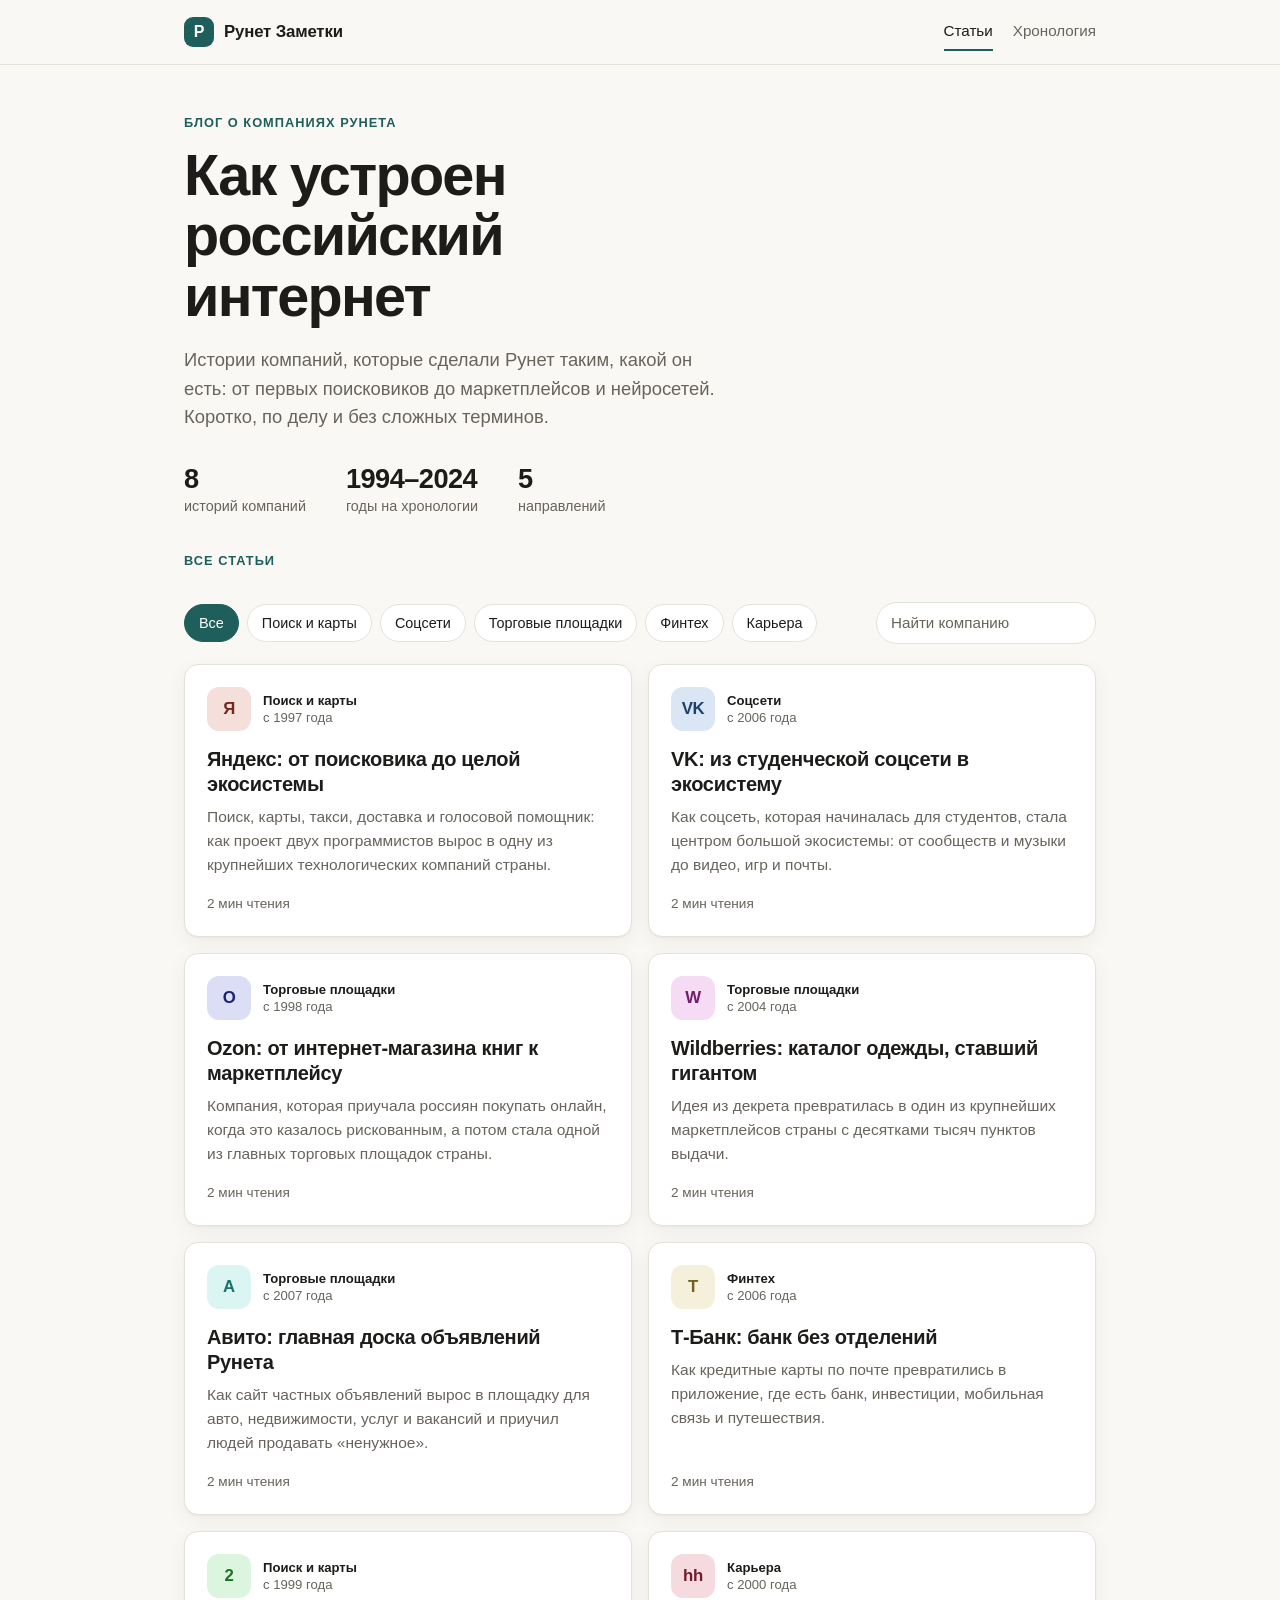
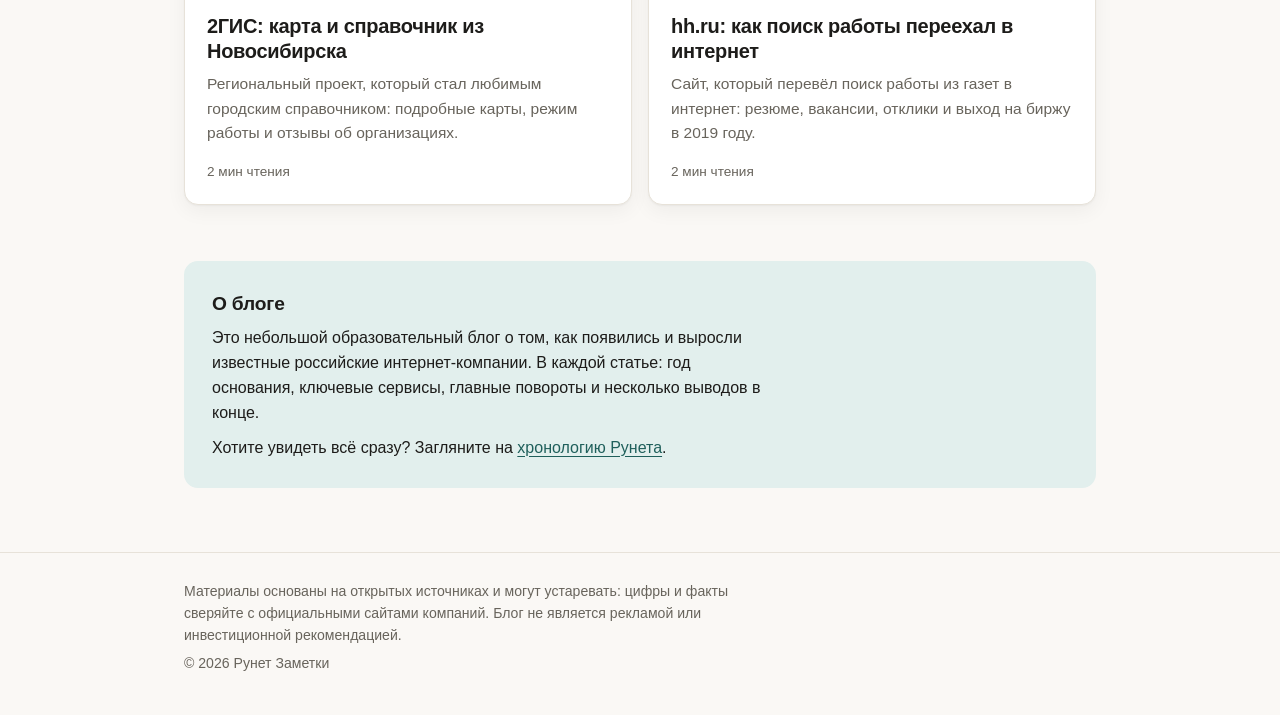
==== index.html @ b3da628f "Блог про компании российского интернета Статический сайт для GitHub Pages: главная с фильтром и поис" ====
<!doctype html>
<html lang="ru">
<head>
<meta charset="utf-8">
<meta name="viewport" content="width=device-width, initial-scale=1">
<title>Рунет Заметки</title>
<meta name="description" content="Блог о компаниях российского интернета: Яндекс, VK, Ozon, Wildberries, Авито, Т-Банк, 2ГИС и hh.ru. Истории, факты и хронология.">
<meta property="og:title" content="Рунет Заметки">
<meta property="og:description" content="Блог о компаниях российского интернета: Яндекс, VK, Ozon, Wildberries, Авито, Т-Банк, 2ГИС и hh.ru. Истории, факты и хронология.">
<meta property="og:type" content="website">
<meta name="theme-color" content="#1f5f5b">
<link rel="icon" href="assets/favicon.svg" type="image/svg+xml">
<link rel="stylesheet" href="assets/style.css">
</head>
<body>
<header class="site-header">
  <div class="wrap">
    <a class="brand" href="index.html"><span class="brand-mark" aria-hidden="true">Р</span>Рунет Заметки</a>
    <nav class="nav" aria-label="Основная навигация">
      <a href="index.html#posts" aria-current="page">Статьи</a>
      <a href="timeline.html">Хронология</a>
    </nav>
  </div>
</header>
<main>
<div class="wrap">
  <section class="hero">
    <p class="eyebrow">Блог о компаниях Рунета</p>
    <h1>Как устроен российский интернет</h1>
    <p class="lead">Истории компаний, которые сделали Рунет таким, какой он есть: от первых поисковиков до маркетплейсов и нейросетей. Коротко, по делу и без сложных терминов.</p>
    <ul class="stats">
      <li><strong>8</strong><span>историй компаний</span></li>
      <li><strong>1994–2024</strong><span>годы на хронологии</span></li>
      <li><strong>5</strong><span>направлений</span></li>
    </ul>
  </section>

  <section id="posts" aria-labelledby="posts-title">
    <h2 id="posts-title" class="eyebrow">Все статьи</h2>
    <div class="toolbar">
      <div class="chips" role="group" aria-label="Фильтр по направлению">
        <button class="chip" type="button" data-cat="all" aria-pressed="true">Все</button>
        <button class="chip" type="button" data-cat="search" aria-pressed="false">Поиск и карты</button>
        <button class="chip" type="button" data-cat="social" aria-pressed="false">Соцсети</button>
        <button class="chip" type="button" data-cat="market" aria-pressed="false">Торговые площадки</button>
        <button class="chip" type="button" data-cat="fintech" aria-pressed="false">Финтех</button>
        <button class="chip" type="button" data-cat="career" aria-pressed="false">Карьера</button>
      </div>
      <input class="search" id="search" type="search" placeholder="Найти компанию" aria-label="Поиск по статьям" autocomplete="off">
    </div>
    <ul class="grid">
      <li data-cat="search" data-text="яндекс: от поисковика до целой экосистемы поиск, карты, такси, доставка и голосовой помощник: как проект двух программистов вырос в одну из крупнейших технологических компаний страны. поиск и карты 1997, запуск поиска аркадий волож, илья сегалович поиск, карты, маркет, go, еда, музыка, алиса">
        <a class="card" href="posts/yandex.html" style="--h:8">
          <div class="card-top">
            <span class="tile" aria-hidden="true">Я</span>
            <div class="kicker"><b>Поиск и карты</b><br>с 1997 года</div>
          </div>
          <h3>Яндекс: от поисковика до целой экосистемы</h3>
          <p>Поиск, карты, такси, доставка и голосовой помощник: как проект двух программистов вырос в одну из крупнейших технологических компаний страны.</p>
          <span class="meta">2 мин чтения</span>
        </a>
      </li>
      <li data-cat="social" data-text="vk: из студенческой соцсети в экосистему как соцсеть, которая начиналась для студентов, стала центром большой экосистемы: от сообществ и музыки до видео, игр и почты. соцсети октябрь 2006 павел дуров вконтакте, одноклассники, vk видео, vk музыка, почта, vk play">
        <a class="card" href="posts/vk.html" style="--h:215">
          <div class="card-top">
            <span class="tile" aria-hidden="true">VK</span>
            <div class="kicker"><b>Соцсети</b><br>с 2006 года</div>
          </div>
          <h3>VK: из студенческой соцсети в экосистему</h3>
          <p>Как соцсеть, которая начиналась для студентов, стала центром большой экосистемы: от сообществ и музыки до видео, игр и почты.</p>
          <span class="meta">2 мин чтения</span>
        </a>
      </li>
      <li data-cat="market" data-text="ozon: от интернет-магазина книг к маркетплейсу компания, которая приучала россиян покупать онлайн, когда это казалось рискованным, а потом стала одной из главных торговых площадок страны. торговые площадки 1998 интернет-магазин, затем маркетплейс торговая площадка, логистика, финтех">
        <a class="card" href="posts/ozon.html" style="--h:235">
          <div class="card-top">
            <span class="tile" aria-hidden="true">O</span>
            <div class="kicker"><b>Торговые площадки</b><br>с 1998 года</div>
          </div>
          <h3>Ozon: от интернет-магазина книг к маркетплейсу</h3>
          <p>Компания, которая приучала россиян покупать онлайн, когда это казалось рискованным, а потом стала одной из главных торговых площадок страны.</p>
          <span class="meta">2 мин чтения</span>
        </a>
      </li>
      <li data-cat="market" data-text="wildberries: каталог одежды, ставший гигантом идея из декрета превратилась в один из крупнейших маркетплейсов страны с десятками тысяч пунктов выдачи. торговые площадки 2004 татьяна бакальчук пункты выдачи, примерка, продавцы-партнеры">
        <a class="card" href="posts/wildberries.html" style="--h:305">
          <div class="card-top">
            <span class="tile" aria-hidden="true">W</span>
            <div class="kicker"><b>Торговые площадки</b><br>с 2004 года</div>
          </div>
          <h3>Wildberries: каталог одежды, ставший гигантом</h3>
          <p>Идея из декрета превратилась в один из крупнейших маркетплейсов страны с десятками тысяч пунктов выдачи.</p>
          <span class="meta">2 мин чтения</span>
        </a>
      </li>
      <li data-cat="market" data-text="авито: главная доска объявлений рунета как сайт частных объявлений вырос в площадку для авто, недвижимости, услуг и вакансий и приучил людей продавать «ненужное». торговые площадки 2007 площадка объявлений авто, недвижимость, работа, услуги, товары">
        <a class="card" href="posts/avito.html" style="--h:175">
          <div class="card-top">
            <span class="tile" aria-hidden="true">А</span>
            <div class="kicker"><b>Торговые площадки</b><br>с 2007 года</div>
          </div>
          <h3>Авито: главная доска объявлений Рунета</h3>
          <p>Как сайт частных объявлений вырос в площадку для авто, недвижимости, услуг и вакансий и приучил людей продавать «ненужное».</p>
          <span class="meta">2 мин чтения</span>
        </a>
      </li>
      <li data-cat="fintech" data-text="т-банк: банк без отделений как кредитные карты по почте превратились в приложение, где есть банк, инвестиции, мобильная связь и путешествия. финтех 2006 олег тиньков карты, инвестиции, мобайл, путешествия">
        <a class="card" href="posts/t-bank.html" style="--h:48">
          <div class="card-top">
            <span class="tile" aria-hidden="true">Т</span>
            <div class="kicker"><b>Финтех</b><br>с 2006 года</div>
          </div>
          <h3>Т-Банк: банк без отделений</h3>
          <p>Как кредитные карты по почте превратились в приложение, где есть банк, инвестиции, мобильная связь и путешествия.</p>
          <span class="meta">2 мин чтения</span>
        </a>
      </li>
      <li data-cat="search" data-text="2гис: карта и справочник из новосибирска региональный проект, который стал любимым городским справочником: подробные карты, режим работы и отзывы об организациях. поиск и карты 1999, новосибирск карта и справочник организаций офлайн-режим, планы зданий">
        <a class="card" href="posts/2gis.html" style="--h:125">
          <div class="card-top">
            <span class="tile" aria-hidden="true">2</span>
            <div class="kicker"><b>Поиск и карты</b><br>с 1999 года</div>
          </div>
          <h3>2ГИС: карта и справочник из Новосибирска</h3>
          <p>Региональный проект, который стал любимым городским справочником: подробные карты, режим работы и отзывы об организациях.</p>
          <span class="meta">2 мин чтения</span>
        </a>
      </li>
      <li data-cat="career" data-text="hh.ru: как поиск работы переехал в интернет сайт, который перевел поиск работы из газет в интернет: резюме, вакансии, отклики и выход на биржу в 2019 году. карьера 2000 антон красильников резюме, отклики, открытый api">
        <a class="card" href="posts/hh.html" style="--h:350">
          <div class="card-top">
            <span class="tile" aria-hidden="true">hh</span>
            <div class="kicker"><b>Карьера</b><br>с 2000 года</div>
          </div>
          <h3>hh.ru: как поиск работы переехал в интернет</h3>
          <p>Сайт, который перевёл поиск работы из газет в интернет: резюме, вакансии, отклики и выход на биржу в 2019 году.</p>
          <span class="meta">2 мин чтения</span>
        </a>
      </li>
    </ul>
    <p class="empty" id="empty" hidden>Ничего не нашлось. Попробуйте другое слово или сбросьте фильтр.</p>
  </section>

  <section class="about" aria-labelledby="about-title">
    <h2 id="about-title">О блоге</h2>
    <p>Это небольшой образовательный блог о том, как появились и выросли известные российские интернет-компании. В каждой статье: год основания, ключевые сервисы, главные повороты и несколько выводов в конце.</p>
    <p>Хотите увидеть всё сразу? Загляните на <a href="timeline.html">хронологию Рунета</a>.</p>
  </section>
</div>
</main>
<footer class="site-footer">
  <div class="wrap">
    <p>Материалы основаны на открытых источниках и могут устаревать: цифры и факты сверяйте с официальными сайтами компаний. Блог не является рекламой или инвестиционной рекомендацией.</p>
    <p>© 2026 Рунет Заметки</p>
  </div>
</footer>
<script src="assets/script.js" defer></script>
</body>
</html>
---- assets/style.css ----
:root {
  --bg: #faf8f5;
  --surface: #ffffff;
  --text: #1d1c1a;
  --muted: #68645c;
  --line: #e7e2d9;
  --accent: #1f5f5b;
  --accent-soft: #e2efed;
  --on-accent: #ffffff;
  --tile-s: 55%;
  --tile-bg-l: 91%;
  --tile-fg-l: 28%;
  --shadow: 0 1px 2px rgba(29, 28, 26, 0.04), 0 6px 20px rgba(29, 28, 26, 0.05);
  --sans: -apple-system, BlinkMacSystemFont, "Segoe UI", Roboto, "Helvetica Neue", Arial, sans-serif;
  --serif: Georgia, "Times New Roman", serif;
  --radius: 14px;
  color-scheme: light dark;
}

@media (prefers-color-scheme: dark) {
  :root {
    --bg: #121413;
    --surface: #1a1c1b;
    --text: #ecebe7;
    --muted: #a39f96;
    --line: #2c2f2d;
    --accent: #6fcfc4;
    --accent-soft: #1c2d2b;
    --on-accent: #0d1a19;
    --tile-s: 35%;
    --tile-bg-l: 22%;
    --tile-fg-l: 80%;
    --shadow: none;
  }
}

* { box-sizing: border-box; }

html { -webkit-text-size-adjust: 100%; }

body {
  margin: 0;
  background: var(--bg);
  color: var(--text);
  font-family: var(--sans);
  font-size: 16px;
  line-height: 1.55;
}

a { color: var(--accent); text-underline-offset: 3px; }
a:hover { text-decoration-thickness: 2px; }

:focus-visible {
  outline: 2px solid var(--accent);
  outline-offset: 3px;
  border-radius: 4px;
}

.wrap {
  max-width: 960px;
  margin: 0 auto;
  padding: 0 16px;
}

@media (min-width: 720px) {
  .wrap { padding: 0 24px; }
}

/* ---------- Шапка ---------- */

.site-header {
  border-bottom: 1px solid var(--line);
}

.site-header .wrap {
  display: flex;
  align-items: center;
  justify-content: space-between;
  gap: 16px;
  min-height: 64px;
}

.brand {
  display: inline-flex;
  align-items: center;
  gap: 10px;
  color: var(--text);
  font-weight: 700;
  font-size: 1.05rem;
  letter-spacing: -0.01em;
  text-decoration: none;
}

.brand-mark {
  display: grid;
  place-items: center;
  width: 30px;
  height: 30px;
  border-radius: 9px;
  background: var(--accent);
  color: var(--on-accent);
  font-size: 1rem;
  font-weight: 800;
}

.nav { display: flex; gap: 20px; }

.nav a {
  color: var(--muted);
  font-size: 0.95rem;
  font-weight: 500;
  text-decoration: none;
  padding: 6px 0;
  border-bottom: 2px solid transparent;
}

.nav a:hover { color: var(--text); }
.nav a[aria-current="page"] { color: var(--text); border-bottom-color: var(--accent); }

/* ---------- Главная ---------- */

.hero { padding: 48px 0 32px; }

.eyebrow {
  margin: 0 0 12px;
  color: var(--accent);
  font-size: 0.8rem;
  font-weight: 700;
  letter-spacing: 0.08em;
  text-transform: uppercase;
}

.hero h1 {
  margin: 0;
  max-width: 16ch;
  font-size: clamp(2.1rem, 6vw, 3.6rem);
  line-height: 1.05;
  letter-spacing: -0.03em;
}

.hero .lead {
  margin: 20px 0 0;
  max-width: 54ch;
  color: var(--muted);
  font-size: 1.15rem;
}

.stats {
  display: flex;
  flex-wrap: wrap;
  gap: 12px 40px;
  margin: 32px 0 0;
  padding: 0;
  list-style: none;
}

.stats strong {
  display: block;
  font-size: 1.7rem;
  line-height: 1.1;
  letter-spacing: -0.02em;
}

.stats span { color: var(--muted); font-size: 0.9rem; }

.toolbar {
  display: flex;
  flex-wrap: wrap;
  align-items: center;
  justify-content: space-between;
  gap: 12px 16px;
  margin: 32px 0 20px;
}

.chips { display: flex; flex-wrap: wrap; gap: 8px; }

.chip {
  padding: 7px 14px;
  border: 1px solid var(--line);
  border-radius: 999px;
  background: var(--surface);
  color: var(--text);
  font: inherit;
  font-size: 0.9rem;
  cursor: pointer;
}

.chip:hover { border-color: var(--accent); }

.chip[aria-pressed="true"] {
  border-color: var(--accent);
  background: var(--accent);
  color: var(--on-accent);
}

.search {
  width: 100%;
  max-width: 220px;
  padding: 8px 14px;
  border: 1px solid var(--line);
  border-radius: 999px;
  background: var(--surface);
  color: var(--text);
  font: inherit;
  font-size: 0.95rem;
}

.search::placeholder { color: var(--muted); }

@media (max-width: 560px) {
  .search { max-width: none; }
}

.grid {
  display: grid;
  grid-template-columns: repeat(2, minmax(0, 1fr));
  gap: 16px;
  margin: 0;
  padding: 0;
  list-style: none;
}

@media (max-width: 720px) {
  .grid { grid-template-columns: minmax(0, 1fr); }
}

.grid > li[hidden] { display: none; }

.card {
  display: flex;
  flex-direction: column;
  height: 100%;
  padding: 22px;
  border: 1px solid var(--line);
  border-radius: var(--radius);
  background: var(--surface);
  box-shadow: var(--shadow);
  color: inherit;
  text-decoration: none;
  transition: transform 0.15s ease, border-color 0.15s ease;
}

.card:hover {
  transform: translateY(-2px);
  border-color: var(--accent);
}

.card-top { display: flex; align-items: center; gap: 12px; }

.tile {
  display: grid;
  place-items: center;
  flex: none;
  width: 44px;
  height: 44px;
  border-radius: 12px;
  background: hsl(var(--h) var(--tile-s) var(--tile-bg-l));
  color: hsl(var(--h) 60% var(--tile-fg-l));
  font-size: 1.05rem;
  font-weight: 800;
  letter-spacing: -0.02em;
}

.kicker {
  color: var(--muted);
  font-size: 0.82rem;
  line-height: 1.3;
}

.kicker b { color: var(--text); font-weight: 600; }

.card h3 {
  margin: 16px 0 8px;
  font-size: 1.25rem;
  line-height: 1.25;
  letter-spacing: -0.015em;
}

.card p { margin: 0; color: var(--muted); font-size: 0.97rem; }

.card .meta {
  margin-top: auto;
  padding-top: 16px;
  color: var(--muted);
  font-size: 0.85rem;
}

.empty {
  margin: 24px 0 0;
  padding: 24px;
  border: 1px dashed var(--line);
  border-radius: var(--radius);
  color: var(--muted);
  text-align: center;
}

.empty[hidden] { display: none; }

.about {
  margin: 56px 0 0;
  padding: 28px;
  border-radius: var(--radius);
  background: var(--accent-soft);
}

.about h2 { margin: 0 0 8px; font-size: 1.2rem; letter-spacing: -0.01em; }
.about p { margin: 0; max-width: 62ch; }
.about p + p { margin-top: 10px; }

/* ---------- Статья ---------- */

.post { max-width: 720px; margin: 0 auto; padding: 32px 0 8px; }

.back {
  display: inline-block;
  margin-bottom: 24px;
  color: var(--muted);
  font-size: 0.92rem;
  text-decoration: none;
}

.back:hover { color: var(--accent); }

.chip-static {
  display: inline-block;
  padding: 4px 12px;
  border-radius: 999px;
  background: var(--accent-soft);
  color: var(--accent);
  font-size: 0.82rem;
  font-weight: 600;
}

.post h1 {
  margin: 14px 0 0;
  font-size: clamp(1.9rem, 5vw, 2.8rem);
  line-height: 1.1;
  letter-spacing: -0.025em;
}

.post .lead {
  margin: 18px 0 0;
  color: var(--muted);
  font-family: var(--serif);
  font-size: 1.25rem;
  line-height: 1.55;
}

.post .byline {
  margin: 16px 0 0;
  color: var(--muted);
  font-size: 0.88rem;
}

.facts {
  display: grid;
  grid-template-columns: repeat(3, minmax(0, 1fr));
  gap: 16px 24px;
  margin: 28px 0 0;
  padding: 20px 22px;
  border: 1px solid var(--line);
  border-radius: var(--radius);
  background: var(--surface);
}

@media (max-width: 640px) {
  .facts { grid-template-columns: minmax(0, 1fr); gap: 12px; }
}

.facts dt {
  color: var(--muted);
  font-size: 0.78rem;
  font-weight: 600;
  letter-spacing: 0.05em;
  text-transform: uppercase;
}

.facts dd { margin: 4px 0 0; font-weight: 500; }

.prose { margin-top: 12px; }

.prose h2 {
  margin: 36px 0 0;
  font-size: 1.45rem;
  line-height: 1.25;
  letter-spacing: -0.015em;
}

.prose p {
  margin: 14px 0 0;
  font-family: var(--serif);
  font-size: 1.15rem;
  line-height: 1.75;
}

.takeaways {
  margin: 40px 0 0;
  padding: 22px 24px;
  border-radius: var(--radius);
  background: var(--accent-soft);
}

.takeaways h2 { margin: 0 0 10px; font-size: 1.05rem; }
.takeaways ul { margin: 0; padding-left: 20px; }
.takeaways li + li { margin-top: 8px; }

.official { margin: 24px 0 0; color: var(--muted); font-size: 0.95rem; }

.related { margin: 48px 0 0; }
.related h2 { margin: 0 0 14px; font-size: 1.1rem; }

/* ---------- Хронология ---------- */

.page-head { padding: 40px 0 8px; }

.page-head h1 {
  margin: 0;
  font-size: clamp(2rem, 5vw, 2.8rem);
  line-height: 1.1;
  letter-spacing: -0.025em;
}

.page-head .lead {
  margin: 14px 0 0;
  max-width: 56ch;
  color: var(--muted);
  font-size: 1.1rem;
}

.timeline {
  margin: 32px 0 0;
  padding: 0;
  list-style: none;
}

.timeline > li {
  display: grid;
  grid-template-columns: 72px minmax(0, 1fr);
  gap: 0 20px;
  padding: 18px 0;
  border-top: 1px solid var(--line);
}

.timeline .year {
  color: var(--accent);
  font-size: 1.35rem;
  font-weight: 800;
  letter-spacing: -0.02em;
  line-height: 1.3;
}

.timeline ul { margin: 0; padding: 0; list-style: none; }
.timeline ul li + li { margin-top: 8px; }

@media (max-width: 480px) {
  .timeline > li { grid-template-columns: minmax(0, 1fr); gap: 4px; }
}

/* ---------- Подвал ---------- */

.site-footer {
  margin-top: 64px;
  padding: 28px 0 40px;
  border-top: 1px solid var(--line);
  color: var(--muted);
  font-size: 0.88rem;
}

.site-footer p { margin: 0; max-width: 70ch; }
.site-footer p + p { margin-top: 6px; }

@media (prefers-reduced-motion: reduce) {
  .card { transition: none; }
  .card:hover { transform: none; }
}
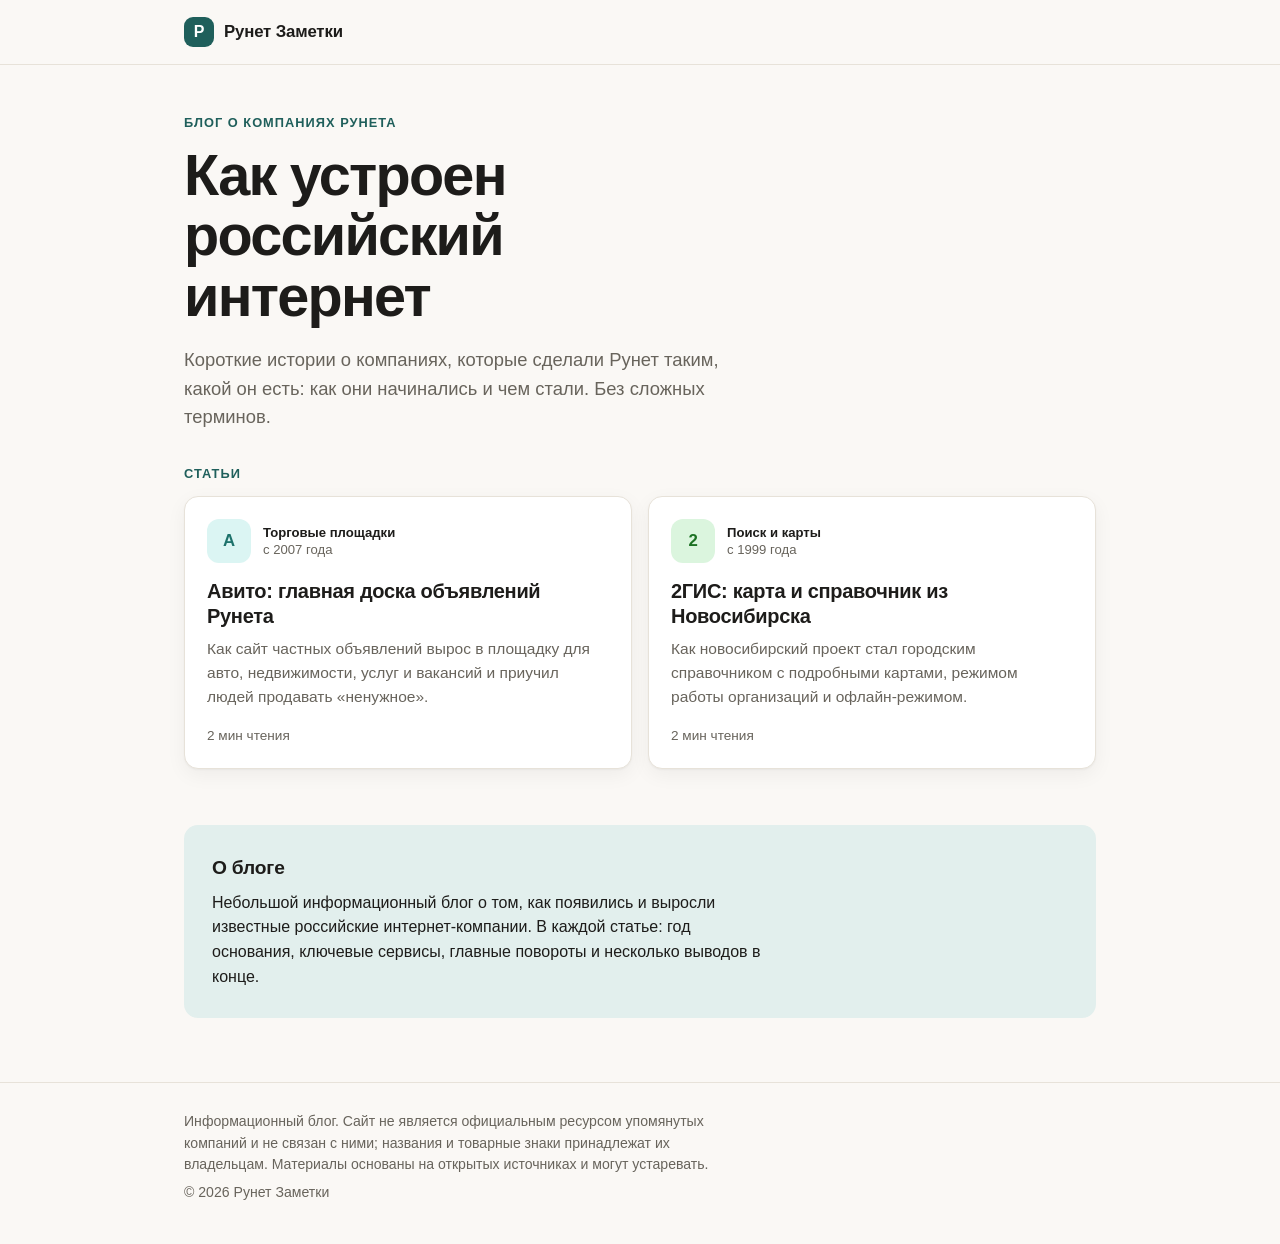
==== commit 38881b39: "Сократить блог до двух статей и уточнить факты Оставлены главная и статьи про Авито и 2ГИС. Убраны х" ====
--- a/index.html
+++ b/index.html
@@ -4,9 +4,9 @@
 <meta charset="utf-8">
 <meta name="viewport" content="width=device-width, initial-scale=1">
 <title>Рунет Заметки</title>
-<meta name="description" content="Блог о компаниях российского интернета: Яндекс, VK, Ozon, Wildberries, Авито, Т-Банк, 2ГИС и hh.ru. Истории, факты и хронология.">
+<meta name="description" content="Блог о компаниях российского интернета: истории Авито и 2ГИС, год основания, ключевые сервисы и выводы.">
 <meta property="og:title" content="Рунет Заметки">
-<meta property="og:description" content="Блог о компаниях российского интернета: Яндекс, VK, Ozon, Wildberries, Авито, Т-Банк, 2ГИС и hh.ru. Истории, факты и хронология.">
+<meta property="og:description" content="Блог о компаниях российского интернета: истории Авито и 2ГИС, год основания, ключевые сервисы и выводы.">
 <meta property="og:type" content="website">
 <meta name="theme-color" content="#1f5f5b">
 <link rel="icon" href="assets/favicon.svg" type="image/svg+xml">
@@ -16,10 +16,6 @@
 <header class="site-header">
   <div class="wrap">
     <a class="brand" href="index.html"><span class="brand-mark" aria-hidden="true">Р</span>Рунет Заметки</a>
-    <nav class="nav" aria-label="Основная навигация">
-      <a href="index.html#posts" aria-current="page">Статьи</a>
-      <a href="timeline.html">Хронология</a>
-    </nav>
   </div>
 </header>
 <main>
@@ -27,73 +23,13 @@
   <section class="hero">
     <p class="eyebrow">Блог о компаниях Рунета</p>
     <h1>Как устроен российский интернет</h1>
-    <p class="lead">Истории компаний, которые сделали Рунет таким, какой он есть: от первых поисковиков до маркетплейсов и нейросетей. Коротко, по делу и без сложных терминов.</p>
-    <ul class="stats">
-      <li><strong>8</strong><span>историй компаний</span></li>
-      <li><strong>1994–2024</strong><span>годы на хронологии</span></li>
-      <li><strong>5</strong><span>направлений</span></li>
-    </ul>
+    <p class="lead">Короткие истории о компаниях, которые сделали Рунет таким, какой он есть: как они начинались и чем стали. Без сложных терминов.</p>
   </section>
 
-  <section id="posts" aria-labelledby="posts-title">
-    <h2 id="posts-title" class="eyebrow">Все статьи</h2>
-    <div class="toolbar">
-      <div class="chips" role="group" aria-label="Фильтр по направлению">
-        <button class="chip" type="button" data-cat="all" aria-pressed="true">Все</button>
-        <button class="chip" type="button" data-cat="search" aria-pressed="false">Поиск и карты</button>
-        <button class="chip" type="button" data-cat="social" aria-pressed="false">Соцсети</button>
-        <button class="chip" type="button" data-cat="market" aria-pressed="false">Торговые площадки</button>
-        <button class="chip" type="button" data-cat="fintech" aria-pressed="false">Финтех</button>
-        <button class="chip" type="button" data-cat="career" aria-pressed="false">Карьера</button>
-      </div>
-      <input class="search" id="search" type="search" placeholder="Найти компанию" aria-label="Поиск по статьям" autocomplete="off">
-    </div>
+  <section aria-labelledby="posts-title">
+    <h2 id="posts-title" class="eyebrow">Статьи</h2>
     <ul class="grid">
-      <li data-cat="search" data-text="яндекс: от поисковика до целой экосистемы поиск, карты, такси, доставка и голосовой помощник: как проект двух программистов вырос в одну из крупнейших технологических компаний страны. поиск и карты 1997, запуск поиска аркадий волож, илья сегалович поиск, карты, маркет, go, еда, музыка, алиса">
-        <a class="card" href="posts/yandex.html" style="--h:8">
-          <div class="card-top">
-            <span class="tile" aria-hidden="true">Я</span>
-            <div class="kicker"><b>Поиск и карты</b><br>с 1997 года</div>
-          </div>
-          <h3>Яндекс: от поисковика до целой экосистемы</h3>
-          <p>Поиск, карты, такси, доставка и голосовой помощник: как проект двух программистов вырос в одну из крупнейших технологических компаний страны.</p>
-          <span class="meta">2 мин чтения</span>
-        </a>
-      </li>
-      <li data-cat="social" data-text="vk: из студенческой соцсети в экосистему как соцсеть, которая начиналась для студентов, стала центром большой экосистемы: от сообществ и музыки до видео, игр и почты. соцсети октябрь 2006 павел дуров вконтакте, одноклассники, vk видео, vk музыка, почта, vk play">
-        <a class="card" href="posts/vk.html" style="--h:215">
-          <div class="card-top">
-            <span class="tile" aria-hidden="true">VK</span>
-            <div class="kicker"><b>Соцсети</b><br>с 2006 года</div>
-          </div>
-          <h3>VK: из студенческой соцсети в экосистему</h3>
-          <p>Как соцсеть, которая начиналась для студентов, стала центром большой экосистемы: от сообществ и музыки до видео, игр и почты.</p>
-          <span class="meta">2 мин чтения</span>
-        </a>
-      </li>
-      <li data-cat="market" data-text="ozon: от интернет-магазина книг к маркетплейсу компания, которая приучала россиян покупать онлайн, когда это казалось рискованным, а потом стала одной из главных торговых площадок страны. торговые площадки 1998 интернет-магазин, затем маркетплейс торговая площадка, логистика, финтех">
-        <a class="card" href="posts/ozon.html" style="--h:235">
-          <div class="card-top">
-            <span class="tile" aria-hidden="true">O</span>
-            <div class="kicker"><b>Торговые площадки</b><br>с 1998 года</div>
-          </div>
-          <h3>Ozon: от интернет-магазина книг к маркетплейсу</h3>
-          <p>Компания, которая приучала россиян покупать онлайн, когда это казалось рискованным, а потом стала одной из главных торговых площадок страны.</p>
-          <span class="meta">2 мин чтения</span>
-        </a>
-      </li>
-      <li data-cat="market" data-text="wildberries: каталог одежды, ставший гигантом идея из декрета превратилась в один из крупнейших маркетплейсов страны с десятками тысяч пунктов выдачи. торговые площадки 2004 татьяна бакальчук пункты выдачи, примерка, продавцы-партнеры">
-        <a class="card" href="posts/wildberries.html" style="--h:305">
-          <div class="card-top">
-            <span class="tile" aria-hidden="true">W</span>
-            <div class="kicker"><b>Торговые площадки</b><br>с 2004 года</div>
-          </div>
-          <h3>Wildberries: каталог одежды, ставший гигантом</h3>
-          <p>Идея из декрета превратилась в один из крупнейших маркетплейсов страны с десятками тысяч пунктов выдачи.</p>
-          <span class="meta">2 мин чтения</span>
-        </a>
-      </li>
-      <li data-cat="market" data-text="авито: главная доска объявлений рунета как сайт частных объявлений вырос в площадку для авто, недвижимости, услуг и вакансий и приучил людей продавать «ненужное». торговые площадки 2007 площадка объявлений авто, недвижимость, работа, услуги, товары">
+      <li>
         <a class="card" href="posts/avito.html" style="--h:175">
           <div class="card-top">
             <span class="tile" aria-hidden="true">А</span>
@@ -104,56 +40,31 @@
           <span class="meta">2 мин чтения</span>
         </a>
       </li>
-      <li data-cat="fintech" data-text="т-банк: банк без отделений как кредитные карты по почте превратились в приложение, где есть банк, инвестиции, мобильная связь и путешествия. финтех 2006 олег тиньков карты, инвестиции, мобайл, путешествия">
-        <a class="card" href="posts/t-bank.html" style="--h:48">
-          <div class="card-top">
-            <span class="tile" aria-hidden="true">Т</span>
-            <div class="kicker"><b>Финтех</b><br>с 2006 года</div>
-          </div>
-          <h3>Т-Банк: банк без отделений</h3>
-          <p>Как кредитные карты по почте превратились в приложение, где есть банк, инвестиции, мобильная связь и путешествия.</p>
-          <span class="meta">2 мин чтения</span>
-        </a>
-      </li>
-      <li data-cat="search" data-text="2гис: карта и справочник из новосибирска региональный проект, который стал любимым городским справочником: подробные карты, режим работы и отзывы об организациях. поиск и карты 1999, новосибирск карта и справочник организаций офлайн-режим, планы зданий">
+      <li>
         <a class="card" href="posts/2gis.html" style="--h:125">
           <div class="card-top">
             <span class="tile" aria-hidden="true">2</span>
             <div class="kicker"><b>Поиск и карты</b><br>с 1999 года</div>
           </div>
           <h3>2ГИС: карта и справочник из Новосибирска</h3>
-          <p>Региональный проект, который стал любимым городским справочником: подробные карты, режим работы и отзывы об организациях.</p>
-          <span class="meta">2 мин чтения</span>
-        </a>
-      </li>
-      <li data-cat="career" data-text="hh.ru: как поиск работы переехал в интернет сайт, который перевел поиск работы из газет в интернет: резюме, вакансии, отклики и выход на биржу в 2019 году. карьера 2000 антон красильников резюме, отклики, открытый api">
-        <a class="card" href="posts/hh.html" style="--h:350">
-          <div class="card-top">
-            <span class="tile" aria-hidden="true">hh</span>
-            <div class="kicker"><b>Карьера</b><br>с 2000 года</div>
-          </div>
-          <h3>hh.ru: как поиск работы переехал в интернет</h3>
-          <p>Сайт, который перевёл поиск работы из газет в интернет: резюме, вакансии, отклики и выход на биржу в 2019 году.</p>
+          <p>Как новосибирский проект стал городским справочником с подробными картами, режимом работы организаций и офлайн-режимом.</p>
           <span class="meta">2 мин чтения</span>
         </a>
       </li>
     </ul>
-    <p class="empty" id="empty" hidden>Ничего не нашлось. Попробуйте другое слово или сбросьте фильтр.</p>
   </section>
 
   <section class="about" aria-labelledby="about-title">
     <h2 id="about-title">О блоге</h2>
-    <p>Это небольшой образовательный блог о том, как появились и выросли известные российские интернет-компании. В каждой статье: год основания, ключевые сервисы, главные повороты и несколько выводов в конце.</p>
-    <p>Хотите увидеть всё сразу? Загляните на <a href="timeline.html">хронологию Рунета</a>.</p>
+    <p>Небольшой информационный блог о том, как появились и выросли известные российские интернет-компании. В каждой статье: год основания, ключевые сервисы, главные повороты и несколько выводов в конце.</p>
   </section>
 </div>
 </main>
 <footer class="site-footer">
   <div class="wrap">
-    <p>Материалы основаны на открытых источниках и могут устаревать: цифры и факты сверяйте с официальными сайтами компаний. Блог не является рекламой или инвестиционной рекомендацией.</p>
+    <p>Информационный блог. Сайт не является официальным ресурсом упомянутых компаний и не связан с ними; названия и товарные знаки принадлежат их владельцам. Материалы основаны на открытых источниках и могут устаревать.</p>
     <p>© 2026 Рунет Заметки</p>
   </div>
 </footer>
-<script src="assets/script.js" defer></script>
 </body>
 </html>
--- a/assets/style.css
+++ b/assets/style.css
@@ -75,8 +75,6 @@
 .site-header .wrap {
   display: flex;
   align-items: center;
-  justify-content: space-between;
-  gap: 16px;
   min-height: 64px;
 }
 
@@ -103,20 +101,6 @@
   font-weight: 800;
 }
 
-.nav { display: flex; gap: 20px; }
-
-.nav a {
-  color: var(--muted);
-  font-size: 0.95rem;
-  font-weight: 500;
-  text-decoration: none;
-  padding: 6px 0;
-  border-bottom: 2px solid transparent;
-}
-
-.nav a:hover { color: var(--text); }
-.nav a[aria-current="page"] { color: var(--text); border-bottom-color: var(--accent); }
-
 /* ---------- Главная ---------- */
 
 .hero { padding: 48px 0 32px; }
@@ -145,72 +129,6 @@
   font-size: 1.15rem;
 }
 
-.stats {
-  display: flex;
-  flex-wrap: wrap;
-  gap: 12px 40px;
-  margin: 32px 0 0;
-  padding: 0;
-  list-style: none;
-}
-
-.stats strong {
-  display: block;
-  font-size: 1.7rem;
-  line-height: 1.1;
-  letter-spacing: -0.02em;
-}
-
-.stats span { color: var(--muted); font-size: 0.9rem; }
-
-.toolbar {
-  display: flex;
-  flex-wrap: wrap;
-  align-items: center;
-  justify-content: space-between;
-  gap: 12px 16px;
-  margin: 32px 0 20px;
-}
-
-.chips { display: flex; flex-wrap: wrap; gap: 8px; }
-
-.chip {
-  padding: 7px 14px;
-  border: 1px solid var(--line);
-  border-radius: 999px;
-  background: var(--surface);
-  color: var(--text);
-  font: inherit;
-  font-size: 0.9rem;
-  cursor: pointer;
-}
-
-.chip:hover { border-color: var(--accent); }
-
-.chip[aria-pressed="true"] {
-  border-color: var(--accent);
-  background: var(--accent);
-  color: var(--on-accent);
-}
-
-.search {
-  width: 100%;
-  max-width: 220px;
-  padding: 8px 14px;
-  border: 1px solid var(--line);
-  border-radius: 999px;
-  background: var(--surface);
-  color: var(--text);
-  font: inherit;
-  font-size: 0.95rem;
-}
-
-.search::placeholder { color: var(--muted); }
-
-@media (max-width: 560px) {
-  .search { max-width: none; }
-}
-
 .grid {
   display: grid;
   grid-template-columns: repeat(2, minmax(0, 1fr));
@@ -223,8 +141,6 @@
 @media (max-width: 720px) {
   .grid { grid-template-columns: minmax(0, 1fr); }
 }
-
-.grid > li[hidden] { display: none; }
 
 .card {
   display: flex;
@@ -285,17 +201,6 @@
   font-size: 0.85rem;
 }
 
-.empty {
-  margin: 24px 0 0;
-  padding: 24px;
-  border: 1px dashed var(--line);
-  border-radius: var(--radius);
-  color: var(--muted);
-  text-align: center;
-}
-
-.empty[hidden] { display: none; }
-
 .about {
   margin: 56px 0 0;
   padding: 28px;
@@ -305,7 +210,6 @@
 
 .about h2 { margin: 0 0 8px; font-size: 1.2rem; letter-spacing: -0.01em; }
 .about p { margin: 0; max-width: 62ch; }
-.about p + p { margin-top: 10px; }
 
 /* ---------- Статья ---------- */
 
@@ -409,53 +313,6 @@
 .related { margin: 48px 0 0; }
 .related h2 { margin: 0 0 14px; font-size: 1.1rem; }
 
-/* ---------- Хронология ---------- */
-
-.page-head { padding: 40px 0 8px; }
-
-.page-head h1 {
-  margin: 0;
-  font-size: clamp(2rem, 5vw, 2.8rem);
-  line-height: 1.1;
-  letter-spacing: -0.025em;
-}
-
-.page-head .lead {
-  margin: 14px 0 0;
-  max-width: 56ch;
-  color: var(--muted);
-  font-size: 1.1rem;
-}
-
-.timeline {
-  margin: 32px 0 0;
-  padding: 0;
-  list-style: none;
-}
-
-.timeline > li {
-  display: grid;
-  grid-template-columns: 72px minmax(0, 1fr);
-  gap: 0 20px;
-  padding: 18px 0;
-  border-top: 1px solid var(--line);
-}
-
-.timeline .year {
-  color: var(--accent);
-  font-size: 1.35rem;
-  font-weight: 800;
-  letter-spacing: -0.02em;
-  line-height: 1.3;
-}
-
-.timeline ul { margin: 0; padding: 0; list-style: none; }
-.timeline ul li + li { margin-top: 8px; }
-
-@media (max-width: 480px) {
-  .timeline > li { grid-template-columns: minmax(0, 1fr); gap: 4px; }
-}
-
 /* ---------- Подвал ---------- */
 
 .site-footer {
